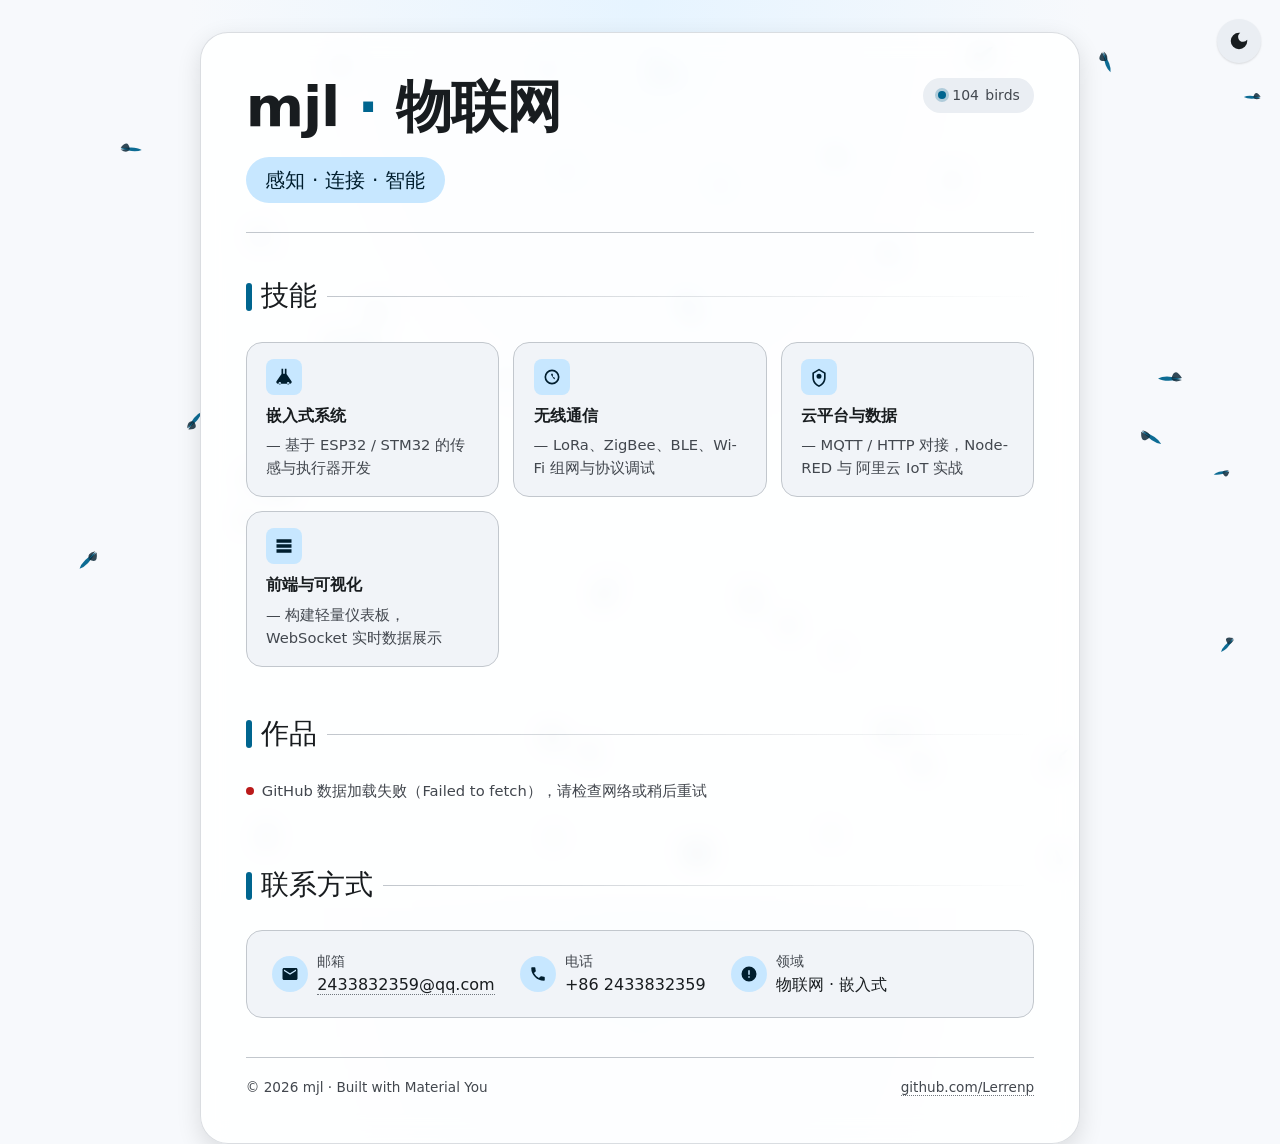
==== day03/index.html @ c2753747 "feat(day03): 拆分 HTML/CSS/JS，Material You 双主题，Canvas 鸟群与窗口交互，动态拉取 gh 仓库" ====
<!DOCTYPE html>
<html lang="zh-CN">
<head>
    <meta charset="UTF-8" />
    <meta name="viewport" content="width=device-width, initial-scale=1.0" />
    <meta name="description" content="mjl 的物联网作品集 - 嵌入式 / 无线通信 / 物联网解决方案" />
    <meta name="color-scheme" content="light dark" />
    <title>mjl · 物联网作品集</title>
    <link rel="stylesheet" href="css/style.css" />
    <link rel="icon" href="data:image/svg+xml,%3Csvg xmlns='http://www.w3.org/2000/svg' viewBox='0 0 24 24'%3E%3Cpath fill='%2300658f' d='M12 2 4 7v6c0 5 3.5 9.5 8 11 4.5-1.5 8-6 8-11V7l-8-5z'/%3E%3C/svg%3E" />
</head>
<body>

    <!-- 鸟群动画画布（固定全屏背景） -->
    <canvas id="flock-canvas" aria-hidden="true"></canvas>

    <!-- 工具栏：主题切换 -->
    <div class="toolbar" role="toolbar" aria-label="页面工具">
        <button id="theme-toggle" class="icon-btn" type="button" aria-label="切换主题"></button>
    </div>

    <main class="container">

        <!-- 顶部：姓名 + 一句话简介 -->
        <header class="header">
            <h1>mjl <span class="accent">·</span> 物联网</h1>
            <div class="tagline">感知 · 连接 · 智能</div>
            <div class="bird-hud" title="当前鸟群数量">
                <span id="bird-count">—</span> birds
            </div>
        </header>

        <!-- 技能列表 -->
        <section class="skills" aria-labelledby="skills-title">
            <h2 class="section-title" id="skills-title">技能</h2>
            <div class="skill-grid">

                <div class="skill-item">
                    <span class="skill-icon" aria-hidden="true">
                        <svg viewBox="0 0 24 24"><path d="M9 2v6.5L3 17a2 2 0 0 0 1.7 3h14.6A2 2 0 0 0 21 17l-6-8.5V2h-2v6h-2V2H9zm-2 16a1.5 1.5 0 1 1 0 3 1.5 1.5 0 0 1 0-3zm10 0a1.5 1.5 0 1 1 0 3 1.5 1.5 0 0 1 0-3z"/></svg>
                    </span>
                    <strong>嵌入式系统</strong>
                    <span class="desc">— 基于 ESP32 / STM32 的传感与执行器开发</span>
                </div>

                <div class="skill-item">
                    <span class="skill-icon" aria-hidden="true">
                        <svg viewBox="0 0 24 24"><path d="M12 3a9 9 0 0 1 9 9 9 9 0 0 1-9 9 9 9 0 0 1-9-9 9 9 0 0 1 9-9zm0 2a7 7 0 0 0-7 7 7 7 0 0 0 7 7 7 7 0 0 0 7-7 7 7 0 0 0-7-7zm-1 3h2v3.6l2.7 1.6-1 1.7L11 9.7V8z"/></svg>
                    </span>
                    <strong>无线通信</strong>
                    <span class="desc">— LoRa、ZigBee、BLE、Wi-Fi 组网与协议调试</span>
                </div>

                <div class="skill-item">
                    <span class="skill-icon" aria-hidden="true">
                        <svg viewBox="0 0 24 24"><path d="M12 2 4 7v6c0 5 3.5 9.5 8 11 4.5-1.5 8-6 8-11V7l-8-5zm0 2.2 6 3.7V13c0 4-2.5 7.5-6 9-3.5-1.5-6-5-6-9V7.9l6-3.7zM12 8a3 3 0 0 0-3 3 3 3 0 0 0 3 3 3 3 0 0 0 3-3 3 3 0 0 0-3-3z"/></svg>
                    </span>
                    <strong>云平台与数据</strong>
                    <span class="desc">— MQTT / HTTP 对接，Node-RED 与 阿里云 IoT 实战</span>
                </div>

                <div class="skill-item">
                    <span class="skill-icon" aria-hidden="true">
                        <svg viewBox="0 0 24 24"><path d="M3 4h18v4H3V4zm0 6h18v4H3v-4zm0 6h18v4H3v-4z"/></svg>
                    </span>
                    <strong>前端与可视化</strong>
                    <span class="desc">— 构建轻量仪表板，WebSocket 实时数据展示</span>
                </div>

            </div>
        </section>

        <!-- 作品展示（由 JS 从 GitHub API 动态填充） -->
        <section class="projects" aria-labelledby="projects-title">
            <h2 class="section-title" id="projects-title">作品</h2>
            <div id="repo-status" class="repo-status">
                <span class="dot"></span>
                <span>正在从 GitHub 加载项目...</span>
            </div>
            <div id="project-grid" class="project-grid">
                <!-- 由 JS 注入 -->
            </div>
        </section>

        <!-- 联系方式 -->
        <section class="contact" aria-labelledby="contact-title">
            <h2 class="section-title" id="contact-title">联系方式</h2>
            <div class="contact-info">

                <div class="contact-item">
                    <span class="icon-wrap" aria-hidden="true">
                        <svg viewBox="0 0 24 24"><path d="M4 4h16c1.1 0 2 .9 2 2v12c0 1.1-.9 2-2 2H4c-1.1 0-2-.9-2-2V6c0-1.1.9-2 2-2zm0 4 8 5 8-5V6l-8 5-8-5v2z"/></svg>
                    </span>
                    <div>
                        <div class="label">邮箱</div>
                        <div class="value"><a href="mailto:2433832359@qq.com">2433832359@qq.com</a></div>
                    </div>
                </div>

                <div class="contact-item">
                    <span class="icon-wrap" aria-hidden="true">
                        <svg viewBox="0 0 24 24"><path d="M6.6 10.8a15.3 15.3 0 0 0 6.6 6.6l2.2-2.2a1 1 0 0 1 1-.25 11.4 11.4 0 0 0 3.6.57 1 1 0 0 1 1 1V20a1 1 0 0 1-1 1A17 17 0 0 1 3 4a1 1 0 0 1 1-1h3.5a1 1 0 0 1 1 1 11.4 11.4 0 0 0 .57 3.6 1 1 0 0 1-.25 1l-2.22 2.2z"/></svg>
                    </span>
                    <div>
                        <div class="label">电话</div>
                        <div class="value">+86 2433832359</div>
                    </div>
                </div>

                <div class="contact-item">
                    <span class="icon-wrap" aria-hidden="true">
                        <svg viewBox="0 0 24 24"><path d="M12 2a10 10 0 1 0 0 20 10 10 0 0 0 0-20zm-1 5h2v6h-2V7zm0 8h2v2h-2v-2z"/></svg>
                    </span>
                    <div>
                        <div class="label">领域</div>
                        <div class="value">物联网 · 嵌入式</div>
                    </div>
                </div>

            </div>
        </section>

        <footer class="footer">
            <span>© <span id="year">2026</span> mjl · Built with Material You</span>
            <span><a href="https://github.com/Lerrenp" target="_blank" rel="noopener noreferrer" style="color:inherit;border-bottom:1px dotted var(--md-sys-color-outline);text-decoration:none;">github.com/Lerrenp</a></span>
        </footer>

    </main>

    <script src="js/main.js"></script>
    <script>
        // 年份自动更新（轻量内联，避免污染主脚本）
        document.getElementById('year').textContent = new Date().getFullYear();
    </script>
</body>
</html>
---- day03/css/style.css ----
/* ============================================================
 * mjl · 物联网作品集 - 样式表
 * 设计参考：Google Material Design 3 (Material You)
 * 支持：浅色/深色主题，鼠标鸟群与窗口交互背景
 * ============================================================ */

/* ---------------- 设计令牌 (Design Tokens) ---------------- */
:root {
  /* Material 3 浅色调色板 */
  --md-sys-color-primary: #00658f;
  --md-sys-color-on-primary: #ffffff;
  --md-sys-color-primary-container: #c7e7ff;
  --md-sys-color-on-primary-container: #001e2e;

  --md-sys-color-secondary: #4f616e;
  --md-sys-color-on-secondary: #ffffff;
  --md-sys-color-secondary-container: #d3e5f5;
  --md-sys-color-on-secondary-container: #0b1d29;

  --md-sys-color-tertiary: #735c0f;
  --md-sys-color-on-tertiary: #ffffff;
  --md-sys-color-tertiary-container: #ffdf9c;
  --md-sys-color-on-tertiary-container: #251a00;

  --md-sys-color-surface: #f7f9fc;
  --md-sys-color-surface-container-lowest: #ffffff;
  --md-sys-color-surface-container-low: #f1f4f8;
  --md-sys-color-surface-container: #eaeef3;
  --md-sys-color-surface-container-high: #e3e8ee;
  --md-sys-color-surface-container-highest: #dde3e9;
  --md-sys-color-on-surface: #181c1f;
  --md-sys-color-on-surface-variant: #42474e;

  --md-sys-color-outline: #72787f;
  --md-sys-color-outline-variant: #c2c7cd;

  --md-sys-color-error: #ba1a1a;
  --md-sys-color-on-error: #ffffff;

  /* 形状（圆角） */
  --md-sys-shape-corner-large: 28px;
  --md-sys-shape-corner-medium: 16px;
  --md-sys-shape-corner-small: 8px;

  /* 字号 / 间距 */
  --md-sys-typescale-display-large: 3.5rem;
  --md-sys-typescale-headline-medium: 1.75rem;
  --md-sys-typescale-title-large: 1.25rem;
  --md-sys-typescale-body-large: 1rem;
  --md-sys-typescale-label-large: 0.875rem;

  /* 动效曲线 */
  --md-sys-motion-easing-standard: cubic-bezier(0.2, 0, 0, 1);
  --md-sys-motion-easing-emphasized: cubic-bezier(0.3, 0, 0, 1);

  /* 阴影 */
  --md-sys-elevation-1: 0 1px 2px rgba(0, 0, 0, 0.08), 0 1px 3px rgba(0, 0, 0, 0.06);
  --md-sys-elevation-2: 0 2px 6px rgba(0, 0, 0, 0.08), 0 1px 2px rgba(0, 0, 0, 0.06);
  --md-sys-elevation-3: 0 8px 24px rgba(0, 0, 0, 0.12);

  /* 字体 */
  --md-sys-typescale-font: "Google Sans", "Noto Sans SC", system-ui, -apple-system,
    "Segoe UI", Roboto, "Helvetica Neue", sans-serif;

  /* 鸟类与背景 */
  --bird-color: #00658f;
  --bird-wing: #001e2e;
  --bg-gradient: radial-gradient(ellipse at top, #e6f4ff 0%, #f7f9fc 50%, #f7f9fc 100%);
  --particle-color: rgba(0, 101, 143, 0.18);
}

/* Material 3 深色调色板 */
:root[data-theme="dark"] {
  --md-sys-color-primary: #8ecff6;
  --md-sys-color-on-primary: #00344e;
  --md-sys-color-primary-container: #004c6c;
  --md-sys-color-on-primary-container: #c7e7ff;

  --md-sys-color-secondary: #b7c9d8;
  --md-sys-color-on-secondary: #21323e;
  --md-sys-color-secondary-container: #374955;
  --md-sys-color-on-secondary-container: #d3e5f5;

  --md-sys-color-tertiary: #ecc36c;
  --md-sys-color-on-tertiary: #3d2e00;
  --md-sys-color-tertiary-container: #584400;
  --md-sys-color-on-tertiary-container: #ffdf9c;

  --md-sys-color-surface: #0f1417;
  --md-sys-color-surface-container-lowest: #0a0f12;
  --md-sys-color-surface-container-low: #181c1f;
  --md-sys-color-surface-container: #1c2125;
  --md-sys-color-surface-container-high: #252b2f;
  --md-sys-color-surface-container-highest: #2f3539;
  --md-sys-color-on-surface: #e1e3e5;
  --md-sys-color-on-surface-variant: #c2c7cd;

  --md-sys-color-outline: #8c9197;
  --md-sys-color-outline-variant: #42474e;

  --md-sys-color-error: #ffb4ab;
  --md-sys-color-on-error: #690005;

  --md-sys-elevation-1: 0 1px 2px rgba(0, 0, 0, 0.5);
  --md-sys-elevation-2: 0 2px 6px rgba(0, 0, 0, 0.55);
  --md-sys-elevation-3: 0 8px 24px rgba(0, 0, 0, 0.7);

  --bird-color: #8ecff6;
  --bird-wing: #c7e7ff;
  --bg-gradient: radial-gradient(ellipse at top, #11252f 0%, #0a0f12 60%, #0a0f12 100%);
  --particle-color: rgba(142, 207, 246, 0.16);
}

/* 自动响应系统主题 */
@media (prefers-color-scheme: dark) {
  :root:not([data-theme="light"]) {
    --md-sys-color-primary: #8ecff6;
    --md-sys-color-on-primary: #00344e;
    --md-sys-color-primary-container: #004c6c;
    --md-sys-color-on-primary-container: #c7e7ff;

    --md-sys-color-secondary: #b7c9d8;
    --md-sys-color-on-secondary: #21323e;
    --md-sys-color-secondary-container: #374955;
    --md-sys-color-on-secondary-container: #d3e5f5;

    --md-sys-color-tertiary: #ecc36c;
    --md-sys-color-on-tertiary: #3d2e00;
    --md-sys-color-tertiary-container: #584400;
    --md-sys-color-on-tertiary-container: #ffdf9c;

    --md-sys-color-surface: #0f1417;
    --md-sys-color-surface-container-lowest: #0a0f12;
    --md-sys-color-surface-container-low: #181c1f;
    --md-sys-color-surface-container: #1c2125;
    --md-sys-color-surface-container-high: #252b2f;
    --md-sys-color-surface-container-highest: #2f3539;
    --md-sys-color-on-surface: #e1e3e5;
    --md-sys-color-on-surface-variant: #c2c7cd;

    --md-sys-color-outline: #8c9197;
    --md-sys-color-outline-variant: #42474e;

    --md-sys-color-error: #ffb4ab;
    --md-sys-color-on-error: #690005;

    --md-sys-elevation-1: 0 1px 2px rgba(0, 0, 0, 0.5);
    --md-sys-elevation-2: 0 2px 6px rgba(0, 0, 0, 0.55);
    --md-sys-elevation-3: 0 8px 24px rgba(0, 0, 0, 0.7);

    --bird-color: #8ecff6;
    --bird-wing: #c7e7ff;
    --bg-gradient: radial-gradient(ellipse at top, #11252f 0%, #0a0f12 60%, #0a0f12 100%);
    --particle-color: rgba(142, 207, 246, 0.16);
  }
}

/* ---------------- 全局重置 & 基础 ---------------- */
* {
  margin: 0;
  padding: 0;
  box-sizing: border-box;
}

html,
body {
  height: 100%;
}

body {
  font-family: var(--md-sys-typescale-font);
  background: var(--bg-gradient);
  color: var(--md-sys-color-on-surface);
  line-height: 1.6;
  padding: 2rem 1.5rem;
  min-height: 100vh;
  display: flex;
  justify-content: center;
  align-items: flex-start;
  position: relative;
  overflow-x: hidden;
  transition: background 0.6s var(--md-sys-motion-easing-standard),
    color 0.4s var(--md-sys-motion-easing-standard);
}

/* 鸟群画布作为底层背景 */
#flock-canvas {
  position: fixed;
  inset: 0;
  width: 100vw;
  height: 100vh;
  z-index: 0;
  pointer-events: none;
  opacity: 0.95;
}

/* 主容器 */
.container {
  position: relative;
  z-index: 1;
  max-width: 880px;
  width: 100%;
  background: color-mix(in srgb, var(--md-sys-color-surface-container-lowest) 88%, transparent);
  backdrop-filter: blur(12px) saturate(1.2);
  -webkit-backdrop-filter: blur(12px) saturate(1.2);
  border-radius: var(--md-sys-shape-corner-large);
  box-shadow: var(--md-sys-elevation-3);
  padding: 2.8rem;
  border: 1px solid color-mix(in srgb, var(--md-sys-color-outline-variant) 60%, transparent);
}

/* ---------------- 顶部工具栏 ---------------- */
.toolbar {
  position: fixed;
  top: 1.2rem;
  right: 1.2rem;
  z-index: 100;
  display: flex;
  gap: 0.6rem;
}

.icon-btn {
  width: 44px;
  height: 44px;
  border-radius: 50%;
  border: none;
  background: var(--md-sys-color-surface-container);
  color: var(--md-sys-color-on-surface);
  cursor: pointer;
  display: grid;
  place-items: center;
  box-shadow: var(--md-sys-elevation-1);
  transition: transform 0.2s var(--md-sys-motion-easing-standard),
    background 0.3s var(--md-sys-motion-easing-standard);
}

.icon-btn:hover {
  background: var(--md-sys-color-surface-container-high);
  transform: scale(1.06);
}

.icon-btn:active {
  transform: scale(0.94);
}

.icon-btn svg {
  width: 22px;
  height: 22px;
  fill: currentColor;
}

/* ---------------- 顶部：姓名 + 简介 ---------------- */
.header {
  margin-bottom: 2.6rem;
  border-bottom: 1px solid var(--md-sys-color-outline-variant);
  padding-bottom: 1.8rem;
  position: relative;
}

.header h1 {
  font-size: var(--md-sys-typescale-display-large);
  font-weight: 600;
  letter-spacing: -0.02em;
  color: var(--md-sys-color-on-surface);
  margin-bottom: 0.25rem;
  line-height: 1.05;
}

.header h1 .accent {
  color: var(--md-sys-color-primary);
}

.header .tagline {
  display: inline-flex;
  align-items: center;
  gap: 0.5rem;
  font-size: var(--md-sys-typescale-title-large);
  font-weight: 500;
  color: var(--md-sys-color-on-primary-container);
  background: var(--md-sys-color-primary-container);
  padding: 0.45rem 1.2rem;
  border-radius: 999px;
  letter-spacing: 0.2px;
  margin-top: 1rem;
}

/* 悬浮的鸟群数量徽章 */
.bird-hud {
  position: absolute;
  top: 0;
  right: 0;
  font-size: var(--md-sys-typescale-label-large);
  color: var(--md-sys-color-on-surface-variant);
  background: var(--md-sys-color-surface-container);
  padding: 0.4rem 0.9rem;
  border-radius: 999px;
  display: flex;
  align-items: center;
  gap: 0.4rem;
}

.bird-hud::before {
  content: "";
  width: 8px;
  height: 8px;
  border-radius: 50%;
  background: var(--md-sys-color-primary);
  box-shadow: 0 0 0 3px color-mix(in srgb, var(--md-sys-color-primary) 25%, transparent);
  animation: pulse 2s ease-in-out infinite;
}

@keyframes pulse {
  0%, 100% { opacity: 1; transform: scale(1); }
  50% { opacity: 0.5; transform: scale(1.25); }
}

/* ---------------- 区块标题 ---------------- */
.section-title {
  font-size: var(--md-sys-typescale-headline-medium);
  font-weight: 500;
  color: var(--md-sys-color-on-surface);
  margin-bottom: 1.4rem;
  display: flex;
  align-items: center;
  gap: 0.6rem;
}

.section-title::before {
  content: "";
  width: 6px;
  height: 28px;
  background: var(--md-sys-color-primary);
  border-radius: 4px;
}

.section-title::after {
  content: "";
  flex: 1;
  height: 1px;
  background: linear-gradient(90deg, var(--md-sys-color-outline-variant), transparent);
}

/* ---------------- 技能列表 ---------------- */
.skills {
  margin-bottom: 2.8rem;
}

.skill-grid {
  display: grid;
  grid-template-columns: repeat(auto-fit, minmax(220px, 1fr));
  gap: 0.9rem;
}

.skill-item {
  background: var(--md-sys-color-surface-container-low);
  border: 1px solid var(--md-sys-color-outline-variant);
  padding: 1rem 1.2rem;
  border-radius: var(--md-sys-shape-corner-medium);
  font-size: var(--md-sys-typescale-body-large);
  color: var(--md-sys-color-on-surface);
  display: flex;
  flex-direction: column;
  gap: 0.3rem;
  transition: transform 0.2s var(--md-sys-motion-easing-standard),
    box-shadow 0.2s var(--md-sys-motion-easing-standard);
}

.skill-item:hover {
  transform: translateY(-2px);
  box-shadow: var(--md-sys-elevation-2);
  border-color: var(--md-sys-color-primary);
}

.skill-item .skill-icon {
  width: 36px;
  height: 36px;
  border-radius: var(--md-sys-shape-corner-small);
  background: var(--md-sys-color-primary-container);
  color: var(--md-sys-color-on-primary-container);
  display: grid;
  place-items: center;
  margin-bottom: 0.2rem;
}

.skill-item .skill-icon svg {
  width: 20px;
  height: 20px;
  fill: currentColor;
}

.skill-item strong {
  font-weight: 600;
  color: var(--md-sys-color-on-surface);
}

.skill-item .desc {
  color: var(--md-sys-color-on-surface-variant);
  font-size: 0.92rem;
}

/* ---------------- 作品展示 ---------------- */
.projects {
  margin-bottom: 2.8rem;
}

.repo-status {
  font-size: 0.92rem;
  color: var(--md-sys-color-on-surface-variant);
  margin-bottom: 1rem;
  display: flex;
  align-items: center;
  gap: 0.5rem;
}

.repo-status .dot {
  width: 8px;
  height: 8px;
  border-radius: 50%;
  background: var(--md-sys-color-primary);
  animation: pulse 2s ease-in-out infinite;
}

.repo-status.error .dot {
  background: var(--md-sys-color-error);
  animation: none;
}

.project-grid {
  display: grid;
  grid-template-columns: repeat(auto-fit, minmax(240px, 1fr));
  gap: 1.2rem;
}

.project-card {
  background: var(--md-sys-color-surface-container-low);
  border-radius: var(--md-sys-shape-corner-medium);
  padding: 1.4rem 1.3rem;
  box-shadow: var(--md-sys-elevation-1);
  border: 1px solid var(--md-sys-color-outline-variant);
  transition: transform 0.25s var(--md-sys-motion-easing-emphasized),
    box-shadow 0.25s var(--md-sys-motion-easing-emphasized),
    border-color 0.25s;
  text-decoration: none;
  color: inherit;
  display: flex;
  flex-direction: column;
  gap: 0.5rem;
  position: relative;
  overflow: hidden;
}

.project-card::before {
  content: "";
  position: absolute;
  inset: 0;
  background: linear-gradient(135deg,
    color-mix(in srgb, var(--md-sys-color-primary) 8%, transparent),
    transparent 60%);
  opacity: 0;
  transition: opacity 0.3s;
  pointer-events: none;
}

.project-card:hover {
  transform: translateY(-4px);
  box-shadow: var(--md-sys-elevation-3);
  border-color: var(--md-sys-color-primary);
}

.project-card:hover::before {
  opacity: 1;
}

.project-card h3 {
  font-size: var(--md-sys-typescale-title-large);
  font-weight: 600;
  color: var(--md-sys-color-on-surface);
  display: flex;
  align-items: center;
  justify-content: space-between;
  gap: 0.5rem;
}

.project-card h3 .ext-icon {
  opacity: 0;
  transition: opacity 0.2s, transform 0.2s;
  color: var(--md-sys-color-primary);
}

.project-card:hover h3 .ext-icon {
  opacity: 1;
  transform: translate(2px, -2px);
}

.project-card .project-tag {
  font-size: 0.72rem;
  font-weight: 600;
  text-transform: uppercase;
  letter-spacing: 0.6px;
  color: var(--md-sys-color-on-primary-container);
  background: var(--md-sys-color-primary-container);
  display: inline-block;
  padding: 0.2rem 0.7rem;
  border-radius: 999px;
  align-self: flex-start;
}

.project-card p {
  font-size: 0.95rem;
  color: var(--md-sys-color-on-surface-variant);
  flex: 1;
}

.project-card .meta {
  font-size: 0.82rem;
  color: var(--md-sys-color-on-surface-variant);
  border-top: 1px dashed var(--md-sys-color-outline-variant);
  padding-top: 0.6rem;
  margin-top: 0.3rem;
  display: flex;
  align-items: center;
  gap: 0.6rem;
  flex-wrap: wrap;
}

.project-card .meta .lang {
  display: inline-flex;
  align-items: center;
  gap: 0.3rem;
}

.project-card .meta .lang .lang-dot {
  width: 10px;
  height: 10px;
  border-radius: 50%;
  background: var(--lang-color, var(--md-sys-color-outline));
}

.project-card .meta .stars {
  margin-left: auto;
  display: inline-flex;
  align-items: center;
  gap: 0.25rem;
}

.project-card .meta .stars svg {
  width: 14px;
  height: 14px;
  fill: var(--md-sys-color-tertiary);
}

.project-card .skeleton {
  background: linear-gradient(90deg,
    var(--md-sys-color-surface-container) 25%,
    var(--md-sys-color-surface-container-high) 50%,
    var(--md-sys-color-surface-container) 75%);
  background-size: 200% 100%;
  animation: shimmer 1.5s infinite;
  border-radius: var(--md-sys-shape-corner-small);
  height: 16px;
}

@keyframes shimmer {
  0% { background-position: 200% 0; }
  100% { background-position: -200% 0; }
}

/* ---------------- 联系方式 ---------------- */
.contact {
  margin-top: 0.4rem;
}

.contact-info {
  display: flex;
  flex-wrap: wrap;
  align-items: center;
  gap: 1rem 1.6rem;
  background: var(--md-sys-color-surface-container-low);
  padding: 1.2rem 1.6rem;
  border-radius: var(--md-sys-shape-corner-medium);
  border: 1px solid var(--md-sys-color-outline-variant);
}

.contact-item {
  display: flex;
  align-items: center;
  gap: 0.55rem;
  font-size: var(--md-sys-typescale-body-large);
  color: var(--md-sys-color-on-surface);
}

.contact-item .icon-wrap {
  width: 36px;
  height: 36px;
  border-radius: 50%;
  background: var(--md-sys-color-primary-container);
  color: var(--md-sys-color-on-primary-container);
  display: grid;
  place-items: center;
}

.contact-item .icon-wrap svg {
  width: 18px;
  height: 18px;
  fill: currentColor;
}

.contact-item .label {
  font-weight: 500;
  color: var(--md-sys-color-on-surface-variant);
  font-size: 0.85rem;
}

.contact-item .value {
  font-weight: 500;
  color: var(--md-sys-color-on-surface);
  word-break: break-all;
}

.contact-item .value a {
  color: inherit;
  text-decoration: none;
  border-bottom: 1px dotted var(--md-sys-color-outline);
  transition: border-color 0.2s, color 0.2s;
}

.contact-item .value a:hover {
  color: var(--md-sys-color-primary);
  border-bottom-color: var(--md-sys-color-primary);
}

/* ---------------- 页脚 ---------------- */
.footer {
  margin-top: 2.4rem;
  padding-top: 1.2rem;
  border-top: 1px solid var(--md-sys-color-outline-variant);
  font-size: 0.85rem;
  color: var(--md-sys-color-on-surface-variant);
  display: flex;
  justify-content: space-between;
  flex-wrap: wrap;
  gap: 0.6rem;
}

/* ---------------- 小屏适配 ---------------- */
@media (max-width: 600px) {
  body { padding: 1rem 0.8rem; }
  .container { padding: 1.8rem 1.2rem; border-radius: 20px; }
  .header h1 { font-size: 2.4rem; }
  .header .tagline { font-size: 1rem; padding: 0.3rem 1rem; }
  .contact-info { flex-direction: column; align-items: stretch; }
  .project-grid { grid-template-columns: 1fr; }
  .skill-grid { grid-template-columns: 1fr; }
  .toolbar { top: 0.6rem; right: 0.6rem; }
  .icon-btn { width: 40px; height: 40px; }
}

@media (max-width: 380px) {
  .container { padding: 1.2rem 0.8rem; }
  .header h1 { font-size: 2rem; }
  .section-title { font-size: 1.4rem; }
}

/* 减弱动画 - 尊重无障碍偏好 */
@media (prefers-reduced-motion: reduce) {
  *,
  *::before,
  *::after {
    animation-duration: 0.01ms !important;
    transition-duration: 0.01ms !important;
  }
}
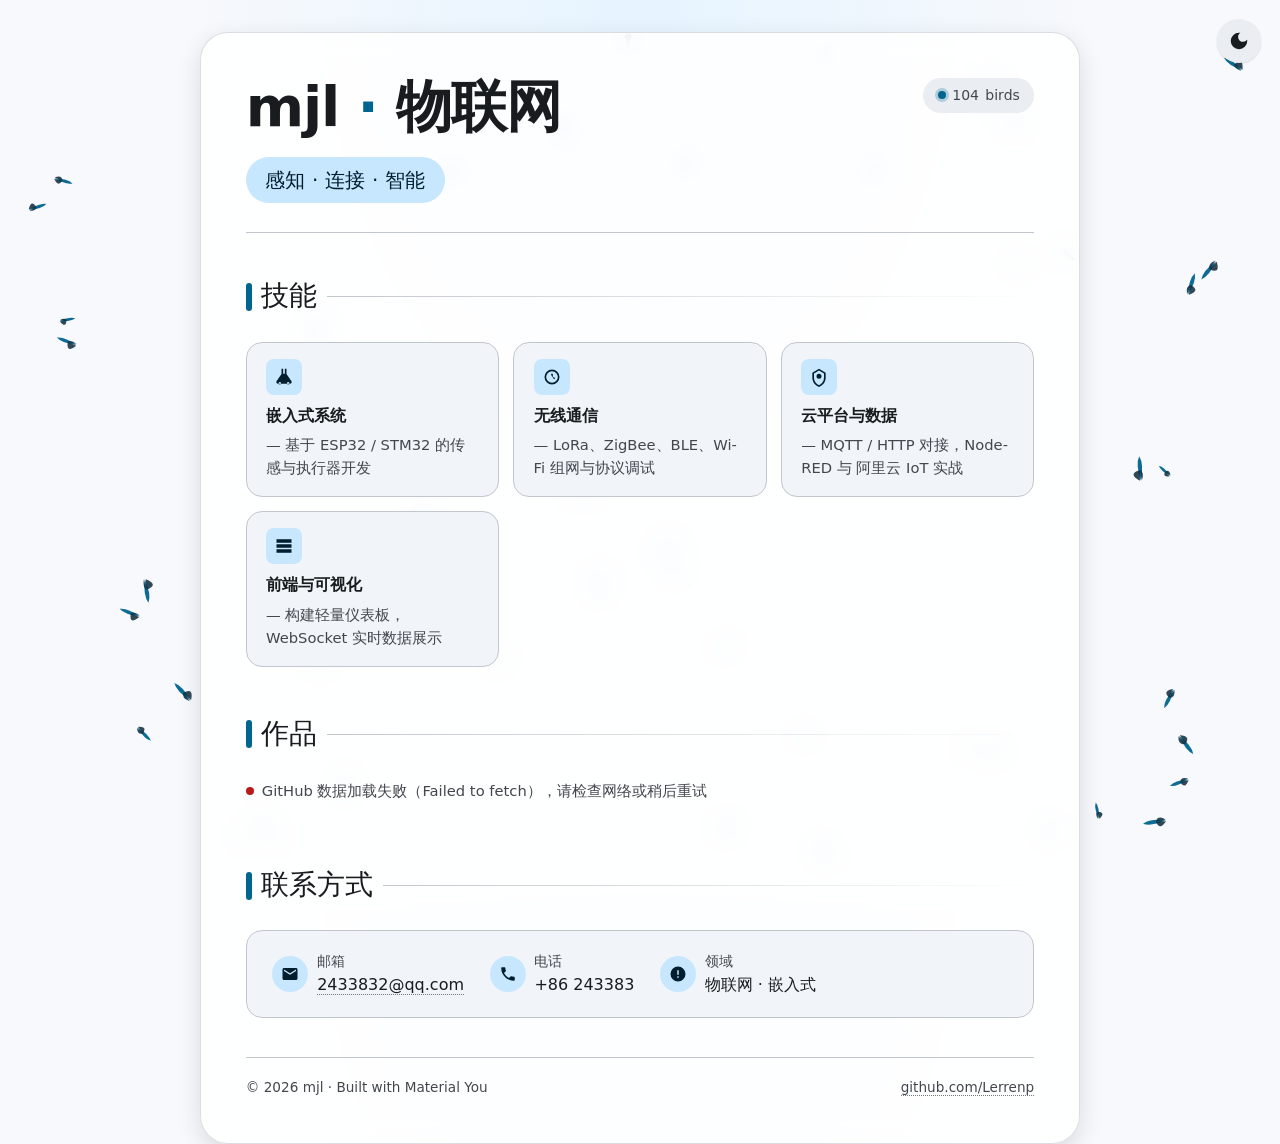
==== commit 4349e951: "fix(day03): 修正邮箱与电话显示" ====
--- a/day03/index.html
+++ b/day03/index.html
@@ -93,7 +93,7 @@
                     </span>
                     <div>
                         <div class="label">邮箱</div>
-                        <div class="value"><a href="mailto:2433832359@qq.com">2433832359@qq.com</a></div>
+                        <div class="value"><a href="mailto:2433832359@qq.com">2433832@qq.com</a></div>
                     </div>
                 </div>
 
@@ -103,7 +103,7 @@
                     </span>
                     <div>
                         <div class="label">电话</div>
-                        <div class="value">+86 2433832359</div>
+                        <div class="value">+86 243383</div>
                     </div>
                 </div>
 
